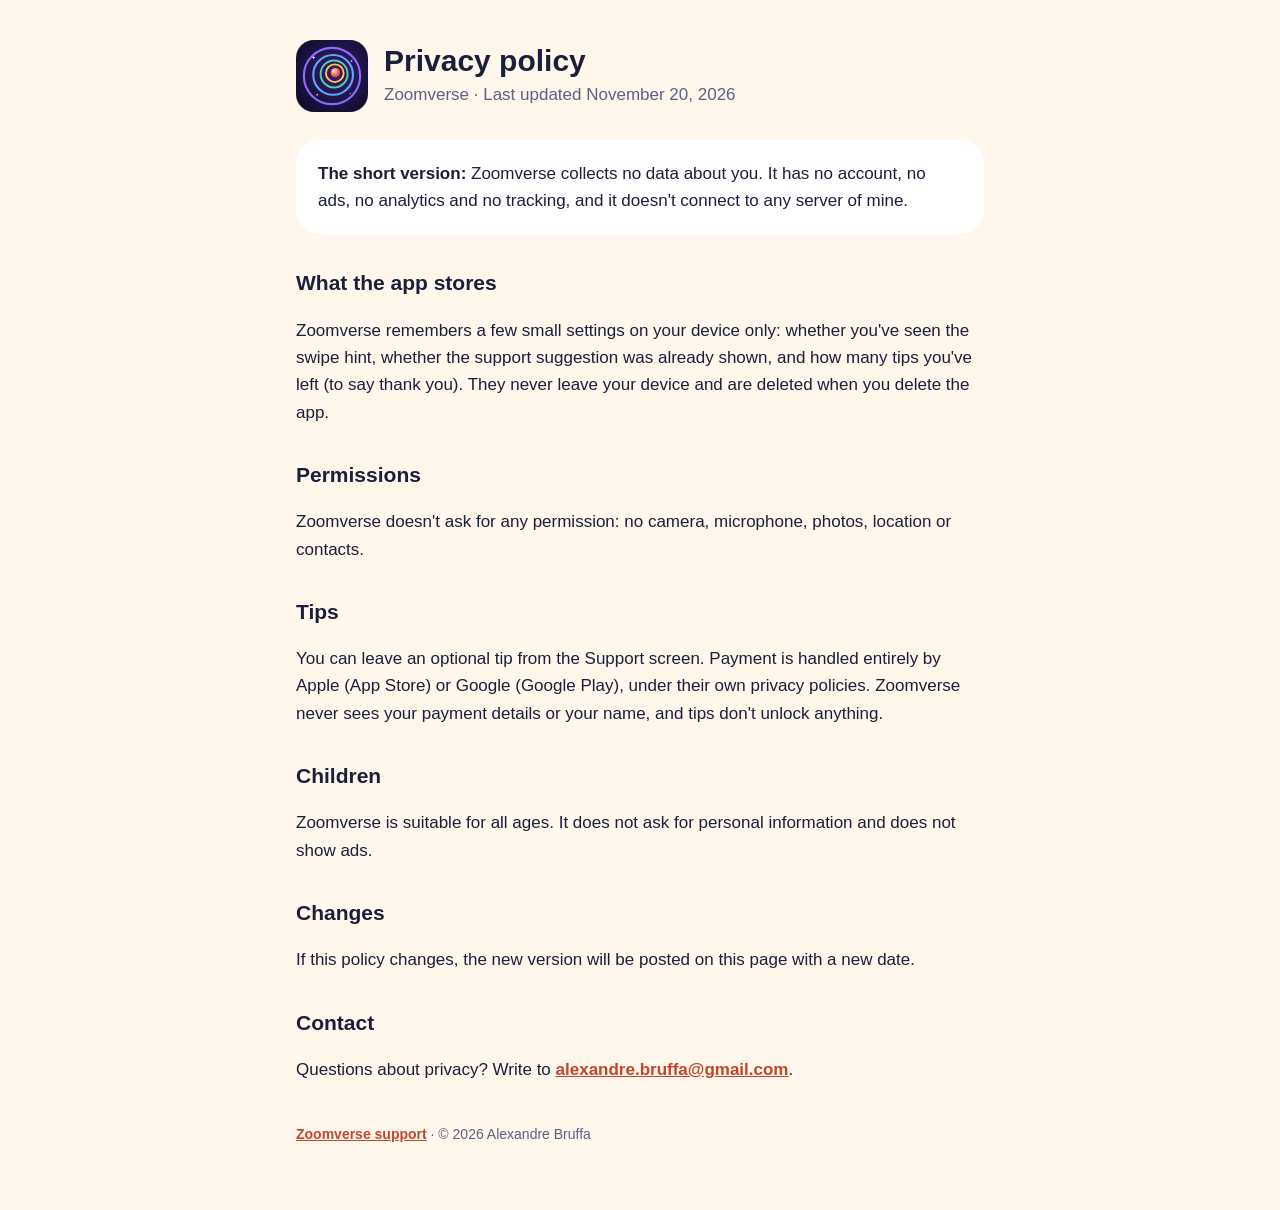
==== privacy.html @ 046aeeb3 "Create privacy.html" ====
<!doctype html>
<html lang="en">
<head>
<meta charset="utf-8">
<meta name="viewport" content="width=device-width, initial-scale=1">
<title>Zoomverse Privacy</title>
<meta name="description" content="Privacy policy for the Zoomverse app.">
<link rel="icon" href="icon.svg">
<link rel="stylesheet" href="style.css">
</head>
<body>
<main>
<header>
<img src="icon.svg" alt="Zoomverse icon">
<div>
<h1>Privacy policy</h1>
<p class="sub">Zoomverse · Last updated November 20, 2026</p>
</div>
</header>

<div class="card">
<p><strong>The short version:</strong> Zoomverse collects no data about you. It has no account, no ads, no analytics and no tracking, and it doesn't connect to any server of mine.</p>
</div>

<h2>What the app stores</h2>
<p>Zoomverse remembers a few small settings on your device only: whether you've seen the swipe hint, whether the support suggestion was already shown, and how many tips you've left (to say thank you). They never leave your device and are deleted when you delete the app.</p>

<h2>Permissions</h2>
<p>Zoomverse doesn't ask for any permission: no camera, microphone, photos, location or contacts.</p>

<h2>Tips</h2>
<p>You can leave an optional tip from the Support screen. Payment is handled entirely by Apple (App Store) or Google (Google Play), under their own privacy policies. Zoomverse never sees your payment details or your name, and tips don't unlock anything.</p>

<h2>Children</h2>
<p>Zoomverse is suitable for all ages. It does not ask for personal information and does not show ads.</p>

<h2>Changes</h2>
<p>If this policy changes, the new version will be posted on this page with a new date.</p>

<h2>Contact</h2>
<p>Questions about privacy? Write to <a href="mailto:alexandre.bruffa@gmail.com?subject=Zoomverse%20privacy">alexandre.bruffa@gmail.com</a>.</p>

<footer>
<a href="index.html">Zoomverse support</a> · © 2026 Alexandre Bruffa
</footer>
</main>
</body>
</html>
---- style.css ----
:root{--cream:#FFF7EC;--ink:#1B1F3B;--leaf:#FF7A59;--link:#C2452A;--muted:#5B6185;--card:#fff;}
@media (prefers-color-scheme:dark){:root{--cream:#0E1022;--ink:#E8EAF6;--link:#FF9C80;--muted:#9AA0C4;--card:#181B36;}}
*{box-sizing:border-box}
body{margin:0;background:var(--cream);color:var(--ink);font:17px/1.6 -apple-system,BlinkMacSystemFont,"Segoe UI",Roboto,sans-serif}
main{max-width:720px;margin:0 auto;padding:40px 16px 64px}
header{display:flex;align-items:center;gap:16px;margin-bottom:28px}
header svg,header img{width:72px;height:72px;border-radius:18px}
h1{font-size:30px;line-height:1.2;margin:0}
.sub{color:var(--muted);margin:2px 0 0}
h2{font-size:21px;margin:32px 0 8px}
.card{background:var(--card);border-radius:24px;padding:20px 22px;margin:16px 0}
a{color:var(--link);font-weight:600}
.btn{display:inline-block;background:var(--leaf);color:#1B1F3B;text-decoration:none;padding:12px 22px;border-radius:999px;margin-top:6px;overflow-wrap:anywhere}
details{border-top:1px solid color-mix(in srgb,var(--muted) 25%,transparent);padding:12px 0}
details:first-of-type{border-top:0}
summary{font-weight:600;cursor:pointer}
footer{color:var(--muted);font-size:14px;margin-top:40px}
.card>:first-child{margin-top:0}.card>:last-child{margin-bottom:0}
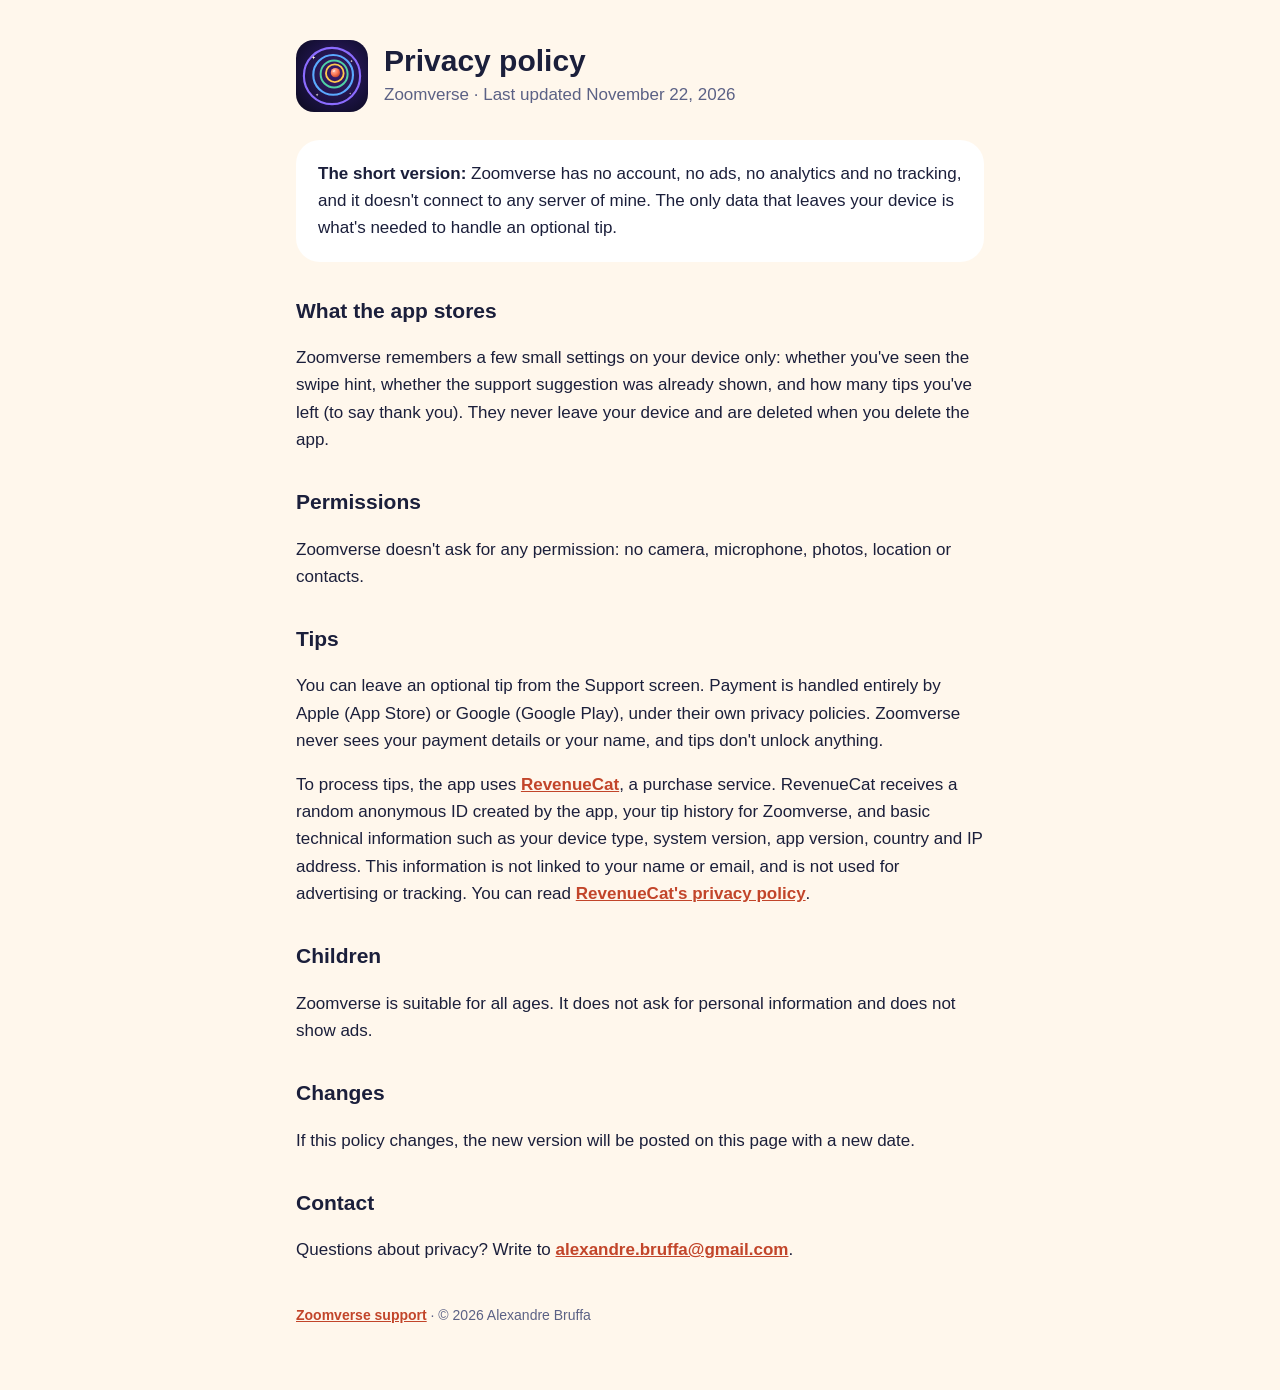
==== commit 69d7ff1e: "Privacy: mention RevenueCat for tips (app 1.0.1)" ====
--- a/privacy.html
+++ b/privacy.html
@@ -10,39 +10,40 @@
 </head>
 <body>
 <main>
-<header>
-<img src="icon.svg" alt="Zoomverse icon">
-<div>
-<h1>Privacy policy</h1>
-<p class="sub">Zoomverse · Last updated November 20, 2026</p>
-</div>
-</header>
+  <header>
+    <img src="icon.svg" alt="Zoomverse icon">
+    <div>
+      <h1>Privacy policy</h1>
+      <p class="sub">Zoomverse · Last updated November 22, 2026</p>
+    </div>
+  </header>
 
-<div class="card">
-<p><strong>The short version:</strong> Zoomverse collects no data about you. It has no account, no ads, no analytics and no tracking, and it doesn't connect to any server of mine.</p>
-</div>
+  <div class="card">
+    <p><strong>The short version:</strong> Zoomverse has no account, no ads, no analytics and no tracking, and it doesn't connect to any server of mine. The only data that leaves your device is what's needed to handle an optional tip.</p>
+  </div>
 
-<h2>What the app stores</h2>
-<p>Zoomverse remembers a few small settings on your device only: whether you've seen the swipe hint, whether the support suggestion was already shown, and how many tips you've left (to say thank you). They never leave your device and are deleted when you delete the app.</p>
+  <h2>What the app stores</h2>
+  <p>Zoomverse remembers a few small settings on your device only: whether you've seen the swipe hint, whether the support suggestion was already shown, and how many tips you've left (to say thank you). They never leave your device and are deleted when you delete the app.</p>
 
-<h2>Permissions</h2>
-<p>Zoomverse doesn't ask for any permission: no camera, microphone, photos, location or contacts.</p>
+  <h2>Permissions</h2>
+  <p>Zoomverse doesn't ask for any permission: no camera, microphone, photos, location or contacts.</p>
 
-<h2>Tips</h2>
-<p>You can leave an optional tip from the Support screen. Payment is handled entirely by Apple (App Store) or Google (Google Play), under their own privacy policies. Zoomverse never sees your payment details or your name, and tips don't unlock anything.</p>
+  <h2>Tips</h2>
+  <p>You can leave an optional tip from the Support screen. Payment is handled entirely by Apple (App Store) or Google (Google Play), under their own privacy policies. Zoomverse never sees your payment details or your name, and tips don't unlock anything.</p>
+  <p>To process tips, the app uses <a href="https://www.revenuecat.com">RevenueCat</a>, a purchase service. RevenueCat receives a random anonymous ID created by the app, your tip history for Zoomverse, and basic technical information such as your device type, system version, app version, country and IP address. This information is not linked to your name or email, and is not used for advertising or tracking. You can read <a href="https://www.revenuecat.com/privacy">RevenueCat's privacy policy</a>.</p>
 
-<h2>Children</h2>
-<p>Zoomverse is suitable for all ages. It does not ask for personal information and does not show ads.</p>
+  <h2>Children</h2>
+  <p>Zoomverse is suitable for all ages. It does not ask for personal information and does not show ads.</p>
 
-<h2>Changes</h2>
-<p>If this policy changes, the new version will be posted on this page with a new date.</p>
+  <h2>Changes</h2>
+  <p>If this policy changes, the new version will be posted on this page with a new date.</p>
 
-<h2>Contact</h2>
-<p>Questions about privacy? Write to <a href="mailto:alexandre.bruffa@gmail.com?subject=Zoomverse%20privacy">alexandre.bruffa@gmail.com</a>.</p>
+  <h2>Contact</h2>
+  <p>Questions about privacy? Write to <a href="mailto:alexandre.bruffa@gmail.com?subject=Zoomverse%20privacy">alexandre.bruffa@gmail.com</a>.</p>
 
-<footer>
-<a href="index.html">Zoomverse support</a> · © 2026 Alexandre Bruffa
-</footer>
+  <footer>
+    <a href="index.html">Zoomverse support</a> · © 2026 Alexandre Bruffa
+  </footer>
 </main>
 </body>
 </html>
